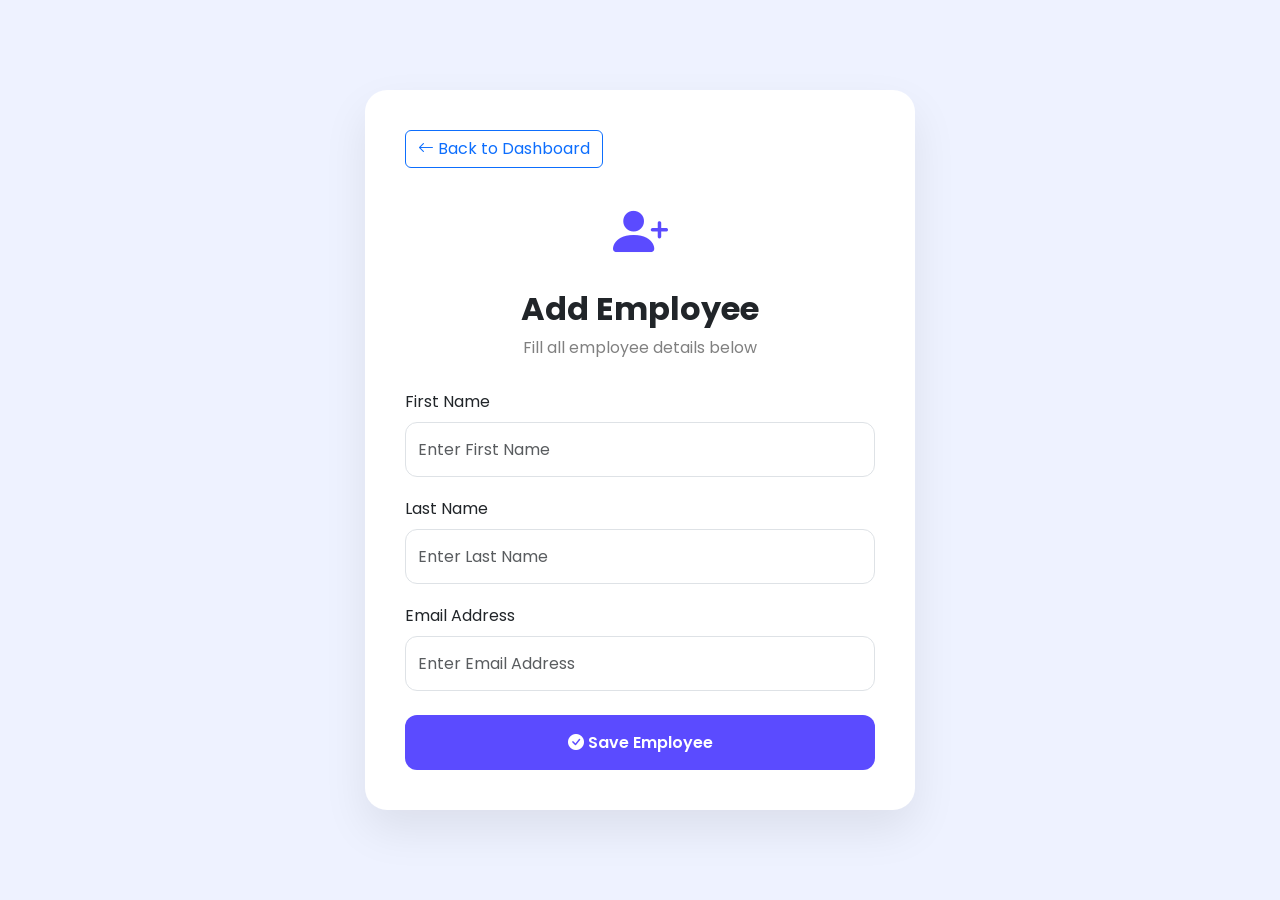
==== src/main/resources/templates/new_employee.html @ b5a422cc "Initial commit" ====
<!DOCTYPE html>
<html xmlns:th="http://www.thymeleaf.org">

<head>

    <meta charset="UTF-8">
    <meta name="viewport" content="width=device-width, initial-scale=1">

    <title>Add Employee</title>

    <!-- Bootstrap -->
    <link href="https://cdn.jsdelivr.net/npm/bootstrap@5.3.3/dist/css/bootstrap.min.css"
          rel="stylesheet">

    <!-- Bootstrap Icons -->
    <link rel="stylesheet"
          href="https://cdn.jsdelivr.net/npm/bootstrap-icons@1.11.3/font/bootstrap-icons.min.css">

    <!-- Google Font -->
    <link href="https://fonts.googleapis.com/css2?family=Poppins:wght@300;400;500;600;700&display=swap"
          rel="stylesheet">

    <!-- Existing CSS -->
    <link rel="stylesheet" th:href="@{/css/style.css}">

    <style>

        body{
            font-family:'Poppins',sans-serif;
            background:#eef2ff;
            display:flex;
            justify-content:center;
            align-items:center;
            min-height:100vh;
        }

        .form-card{
            width:550px;
            background:white;
            padding:40px;
            border-radius:22px;
            box-shadow:0 20px 45px rgba(0,0,0,.08);
        }

        .title{
            text-align:center;
            margin-bottom:30px;
        }

        .title i{
            font-size:55px;
            color:#5B4BFF;
        }

        .title h2{
            margin-top:15px;
            font-weight:700;
        }

        .title p{
            color:gray;
        }

        .form-control{
            height:55px;
            border-radius:12px;
            margin-bottom:20px;
        }

        .btn-save{
            width:100%;
            height:55px;
            background:#5B4BFF;
            color:white;
            border:none;
            border-radius:12px;
            font-weight:600;
            transition:.3s;
        }

        .btn-save:hover{
            background:#4838f5;
        }

        .back-btn{
            margin-bottom:25px;
        }

    </style>

</head>

<body>

<div class="form-card">

    <a th:href="@{/employees}" class="btn btn-outline-primary back-btn">

        <i class="bi bi-arrow-left"></i>

        Back to Dashboard

    </a>

    <div class="title">

        <i class="bi bi-person-plus-fill"></i>

        <h2>Add Employee</h2>

        <p>Fill all employee details below</p>

    </div>

    <form th:action="@{/employees}"
          th:object="${employee}"
          method="post">

        <div class="mb-3">

            <label class="form-label">

                First Name

            </label>

            <input
                    type="text"
                    class="form-control"
                    th:field="*{firstName}"
                    placeholder="Enter First Name">

        </div>

        <div class="mb-3">

            <label class="form-label">

                Last Name

            </label>

            <input
                    type="text"
                    class="form-control"
                    th:field="*{lastName}"
                    placeholder="Enter Last Name">

        </div>

        <div class="mb-4">

            <label class="form-label">

                Email Address

            </label>

            <input
                    type="email"
                    class="form-control"
                    th:field="*{email}"
                    placeholder="Enter Email Address">

        </div>

        <button
                type="submit"
                class="btn-save">

            <i class="bi bi-check-circle-fill"></i>

            Save Employee

        </button>

    </form>

</div>

</body>

</html>
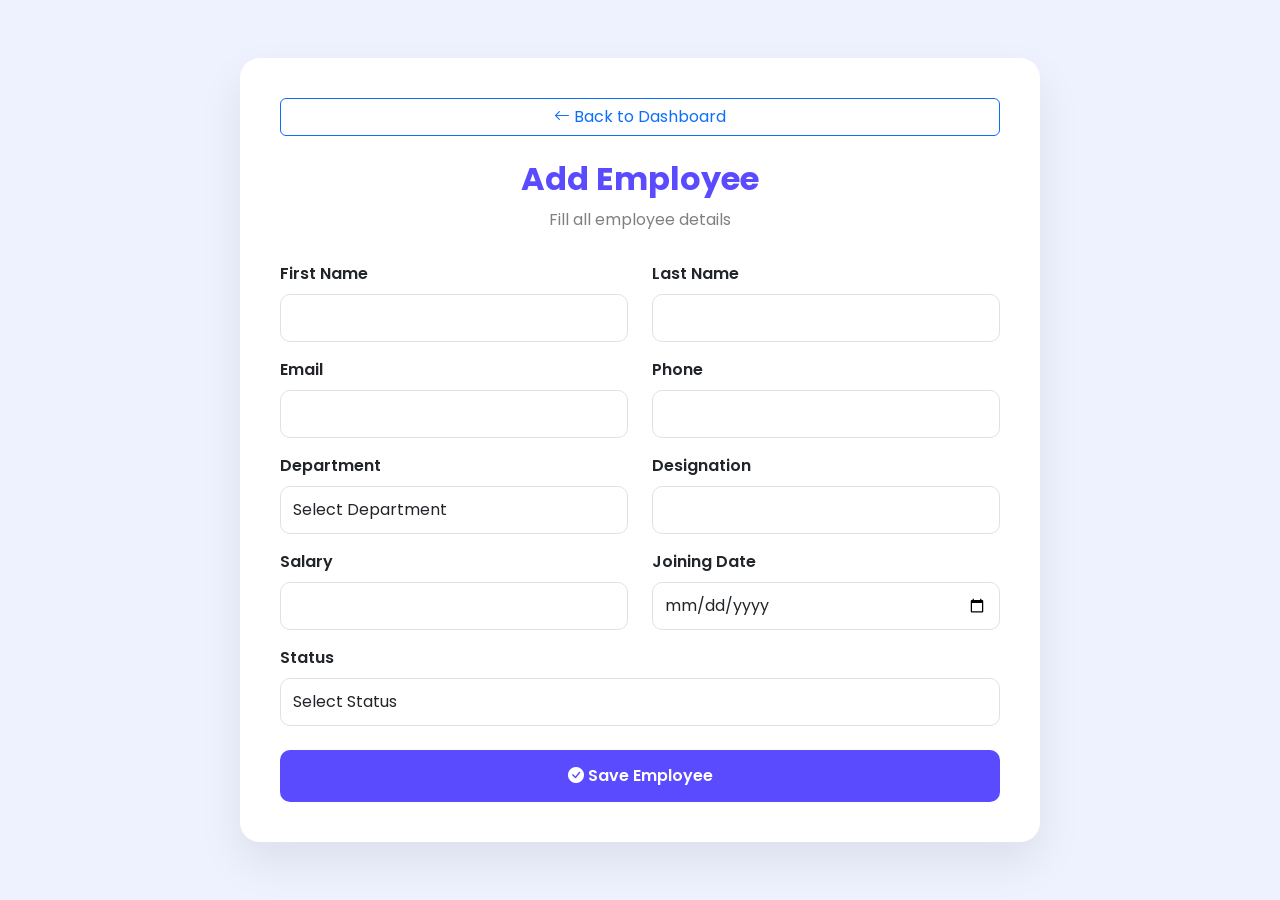
==== commit 54d05908: "Added Department module and enhanced Employee Management System" ====
--- a/src/main/resources/templates/new_employee.html
+++ b/src/main/resources/templates/new_employee.html
@@ -20,70 +20,66 @@
     <link href="https://fonts.googleapis.com/css2?family=Poppins:wght@300;400;500;600;700&display=swap"
           rel="stylesheet">
 
-    <!-- Existing CSS -->
-    <link rel="stylesheet" th:href="@{/css/style.css}">
-
     <style>
 
+        *{
+            margin:0;
+            padding:0;
+            box-sizing:border-box;
+            font-family:'Poppins',sans-serif;
+        }
+
         body{
-            font-family:'Poppins',sans-serif;
-            background:#eef2ff;
+            background:#EEF2FF;
+            min-height:100vh;
             display:flex;
             justify-content:center;
             align-items:center;
-            min-height:100vh;
-        }
-
-        .form-card{
-            width:550px;
-            background:white;
             padding:40px;
-            border-radius:22px;
+        }
+
+        .card{
+            width:800px;
+            border:none;
+            border-radius:20px;
+            padding:40px;
             box-shadow:0 20px 45px rgba(0,0,0,.08);
         }
 
-        .title{
+        h2{
             text-align:center;
+            font-weight:700;
+            color:#5B4BFF;
+            margin-bottom:10px;
+        }
+
+        p{
+            text-align:center;
+            color:gray;
             margin-bottom:30px;
         }
 
-        .title i{
-            font-size:55px;
-            color:#5B4BFF;
-        }
-
-        .title h2{
-            margin-top:15px;
-            font-weight:700;
-        }
-
-        .title p{
-            color:gray;
+        .form-label{
+            font-weight:600;
         }
 
         .form-control{
-            height:55px;
-            border-radius:12px;
-            margin-bottom:20px;
+            border-radius:10px;
+            height:48px;
         }
 
         .btn-save{
             width:100%;
-            height:55px;
             background:#5B4BFF;
             color:white;
+            height:52px;
             border:none;
-            border-radius:12px;
+            border-radius:10px;
             font-weight:600;
-            transition:.3s;
         }
 
         .btn-save:hover{
-            background:#4838f5;
-        }
-
-        .back-btn{
-            margin-bottom:25px;
+            background:#4338CA;
         }
 
     </style>
@@ -92,9 +88,9 @@
 
 <body>
 
-<div class="form-card">
-
-    <a th:href="@{/employees}" class="btn btn-outline-primary back-btn">
+<div class="card">
+
+    <a th:href="@{/employees}" class="btn btn-outline-primary mb-4">
 
         <i class="bi bi-arrow-left"></i>
 
@@ -102,71 +98,100 @@
 
     </a>
 
-    <div class="title">
-
-        <i class="bi bi-person-plus-fill"></i>
-
-        <h2>Add Employee</h2>
-
-        <p>Fill all employee details below</p>
-
-    </div>
+    <h2>Add Employee</h2>
+
+    <p>Fill all employee details</p>
 
     <form th:action="@{/employees}"
           th:object="${employee}"
           method="post">
 
-        <div class="mb-3">
-
-            <label class="form-label">
-
-                First Name
-
-            </label>
-
-            <input
-                    type="text"
-                    class="form-control"
-                    th:field="*{firstName}"
-                    placeholder="Enter First Name">
+        <div class="row">
+
+            <div class="col-md-6 mb-3">
+                <label class="form-label">First Name</label>
+                <input type="text"
+                       class="form-control"
+                       th:field="*{firstName}">
+            </div>
+
+            <div class="col-md-6 mb-3">
+                <label class="form-label">Last Name</label>
+                <input type="text"
+                       class="form-control"
+                       th:field="*{lastName}">
+            </div>
+
+            <div class="col-md-6 mb-3">
+                <label class="form-label">Email</label>
+                <input type="email"
+                       class="form-control"
+                       th:field="*{email}">
+            </div>
+
+            <div class="col-md-6 mb-3">
+                <label class="form-label">Phone</label>
+                <input type="text"
+                       class="form-control"
+                       th:field="*{phone}">
+            </div>
+
+            <div class="col-md-6 mb-3">
+                <label class="form-label">Department</label>
+
+                <select class="form-control"
+                        th:field="*{department}">
+
+                    <option value="">Select Department</option>
+                    <option value="HR">HR</option>
+                    <option value="IT">IT</option>
+                    <option value="Finance">Finance</option>
+                    <option value="Marketing">Marketing</option>
+                    <option value="Sales">Sales</option>
+
+                </select>
+
+            </div>
+
+            <div class="col-md-6 mb-3">
+                <label class="form-label">Designation</label>
+                <input type="text"
+                       class="form-control"
+                       th:field="*{designation}">
+            </div>
+
+            <div class="col-md-6 mb-3">
+                <label class="form-label">Salary</label>
+                <input type="number"
+                       class="form-control"
+                       th:field="*{salary}">
+            </div>
+
+            <div class="col-md-6 mb-3">
+                <label class="form-label">Joining Date</label>
+                <input type="date"
+                       class="form-control"
+                       th:field="*{joiningDate}">
+            </div>
+
+            <div class="col-md-12 mb-4">
+
+                <label class="form-label">Status</label>
+
+                <select class="form-control"
+                        th:field="*{status}">
+
+                    <option value="">Select Status</option>
+                    <option value="Active">Active</option>
+                    <option value="Inactive">Inactive</option>
+
+                </select>
+
+            </div>
 
         </div>
 
-        <div class="mb-3">
-
-            <label class="form-label">
-
-                Last Name
-
-            </label>
-
-            <input
-                    type="text"
-                    class="form-control"
-                    th:field="*{lastName}"
-                    placeholder="Enter Last Name">
-
-        </div>
-
-        <div class="mb-4">
-
-            <label class="form-label">
-
-                Email Address
-
-            </label>
-
-            <input
-                    type="email"
-                    class="form-control"
-                    th:field="*{email}"
-                    placeholder="Enter Email Address">
-
-        </div>
-
-        <button
-                type="submit"
-                class="btn-save">
+        <button type="submit" class="btn-save">
 
             <i class="bi bi-check-circle-fill"></i>
 
